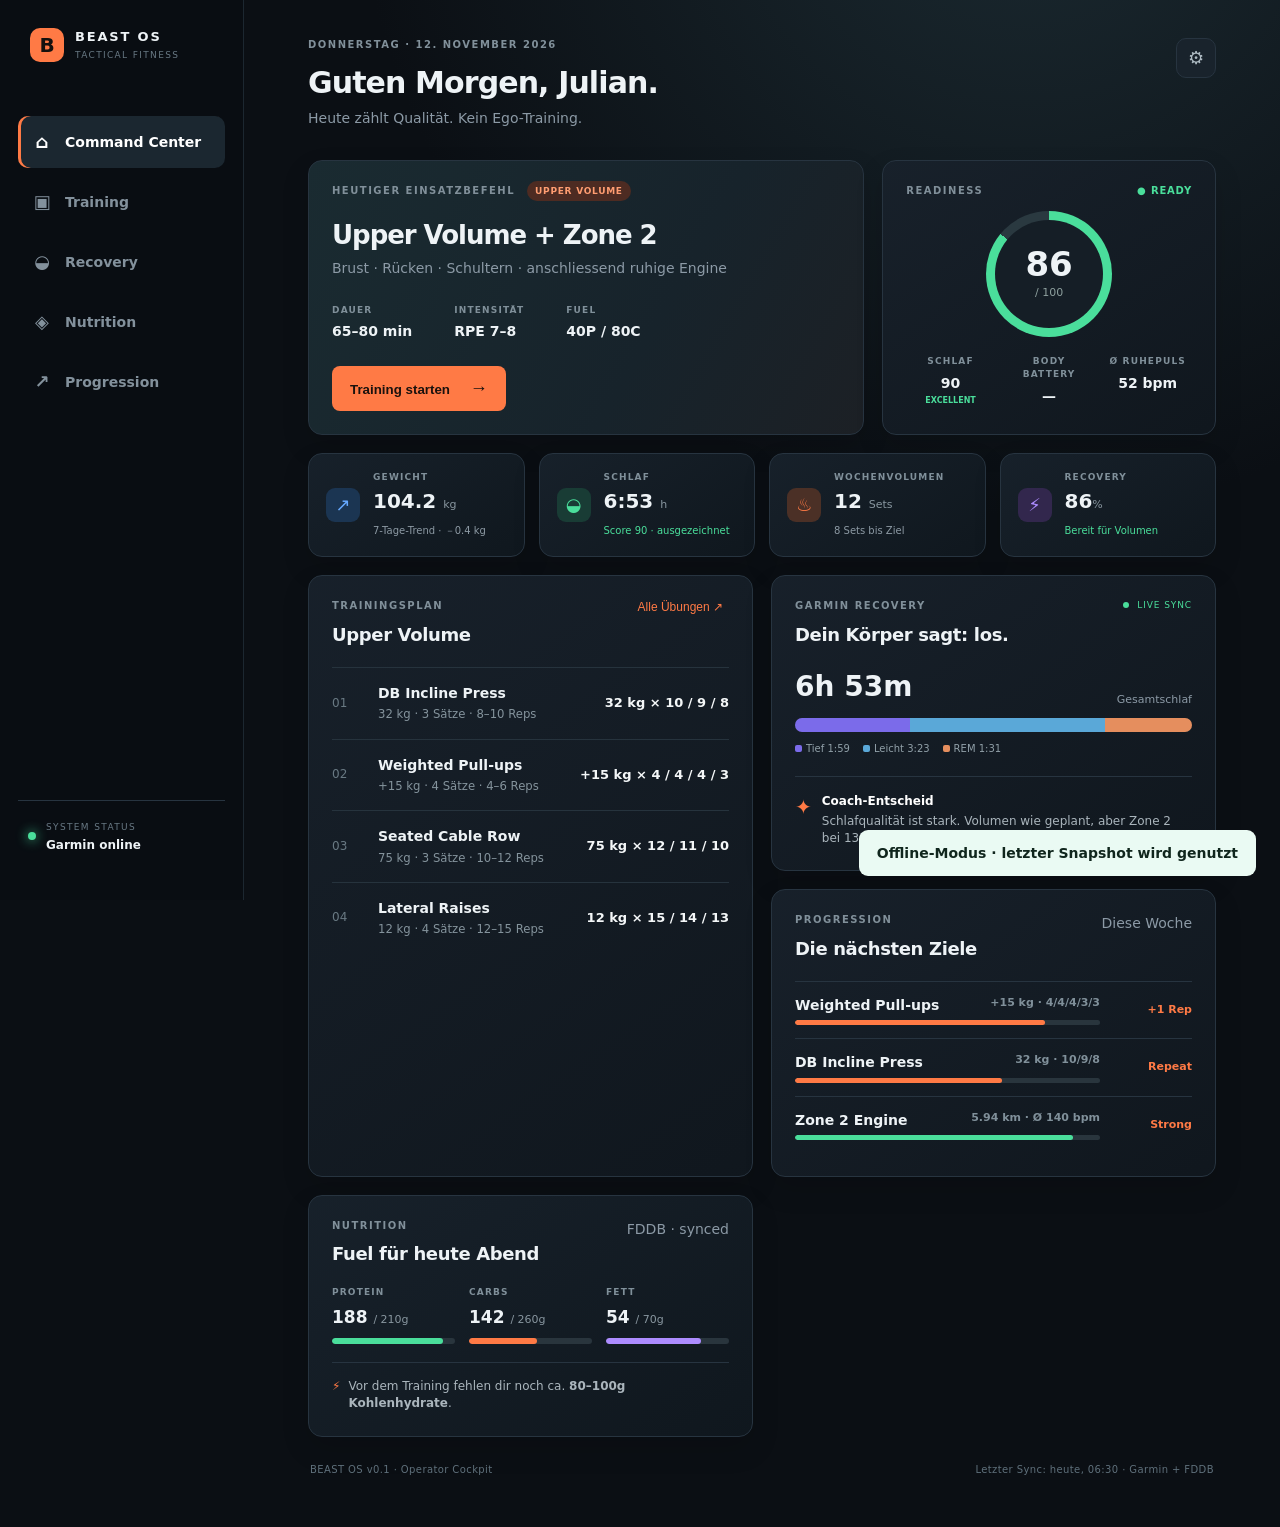
==== beast-os/index.html @ cffeaafe "Add Beast OS fitness cockpit" ====
<!doctype html>
<html lang="de">
<head>
  <meta charset="utf-8">
  <meta name="viewport" content="width=device-width,initial-scale=1">
  <meta name="theme-color" content="#0b0f14">
  <meta name="description" content="Beast OS – Julians taktisches Fitness-Cockpit">
  <link rel="manifest" href="manifest.webmanifest">
  <link rel="stylesheet" href="styles.css">
  <title>Beast OS · Operator Cockpit</title>
</head>
<body>
  <div class="app-shell">
    <aside class="sidebar">
      <div class="brand"><span class="brand-mark">B</span><div><strong>BEAST OS</strong><small>TACTICAL FITNESS</small></div></div>
      <nav>
        <a class="active" href="#dashboard"><span>⌂</span> Command Center</a>
        <a href="#training"><span>▣</span> Training</a>
        <a href="#recovery"><span>◒</span> Recovery</a>
        <a href="#nutrition"><span>◈</span> Nutrition</a>
        <a href="#progress"><span>↗</span> Progression</a>
      </nav>
      <div class="sidebar-footer"><div class="sync-dot"></div><div><small>SYSTEM STATUS</small><strong>Garmin online</strong></div></div>
    </aside>

    <main class="main" id="dashboard">
      <header class="topbar"><div><p class="eyebrow">DONNERSTAG · 12. NOVEMBER 2026</p><h1>Guten Morgen, Julian.</h1><p class="subtle">Heute zählt Qualität. Kein Ego-Training.</p></div><button class="icon-btn" aria-label="Einstellungen">⚙</button></header>

      <section class="hero-grid">
        <article class="mission-card card"><div class="card-label">HEUTIGER EINSATZBEFEHL <span class="pill orange">UPPER VOLUME</span></div><h2>Upper Volume + Zone 2</h2><p class="muted">Brust · Rücken · Schultern · anschliessend ruhige Engine</p><div class="mission-meta"><div><span>DAUER</span><strong>65–80 min</strong></div><div><span>INTENSITÄT</span><strong>RPE 7–8</strong></div><div><span>FUEL</span><strong>40P / 80C</strong></div></div><button class="primary" onclick="startWorkout()">Training starten <span>→</span></button></article>
        <article class="readiness card"><div class="card-label">READINESS <span class="status-good">● READY</span></div><div class="score-ring"><div><strong>86</strong><span>/ 100</span></div></div><div class="readiness-stats"><div><span>SCHLAF</span><strong>90 <small>EXCELLENT</small></strong></div><div><span>BODY BATTERY</span><strong>—</strong></div><div><span>Ø RUHEPULS</span><strong>52 bpm</strong></div></div></article>
      </section>

      <section class="metric-grid">
        <article class="metric card"><div class="metric-icon blue">↗</div><div><span>GEWICHT</span><strong>104.2 <small>kg</small></strong><em>7-Tage-Trend · －0.4 kg</em></div></article>
        <article class="metric card"><div class="metric-icon green">◒</div><div><span>SCHLAF</span><strong>6:53 <small>h</small></strong><em class="green-text">Score 90 · ausgezeichnet</em></div></article>
        <article class="metric card"><div class="metric-icon orange-bg">♨</div><div><span>WOCHENVOLUMEN</span><strong>12 <small>Sets</small></strong><em>8 Sets bis Ziel</em></div></article>
        <article class="metric card"><div class="metric-icon purple">⚡</div><div><span>RECOVERY</span><strong>86<small>%</small></strong><em class="green-text">Bereit für Volumen</em></div></article>
      </section>

      <section class="content-grid">
        <article class="card training-card" id="training"><div class="section-head"><div><div class="card-label">TRAININGSPLAN</div><h3>Upper Volume</h3></div><button class="text-btn" onclick="togglePlan()">Alle Übungen ↗</button></div><div class="exercise-list" id="exerciseList"></div></article>
        <article class="card recovery-card" id="recovery"><div class="section-head"><div><div class="card-label">GARMIN RECOVERY</div><h3>Dein Körper sagt: los.</h3></div><span class="live-badge"><i></i> LIVE SYNC</span></div><div class="sleep-bar"><div class="sleep-total"><strong>6h 53m</strong><span>Gesamtschlaf</span></div><div class="bar"><i style="width:29%" class="deep"></i><i style="width:49%" class="light"></i><i style="width:22%" class="rem"></i></div><div class="legend"><span><i class="deep"></i>Tief 1:59</span><span><i class="light"></i>Leicht 3:23</span><span><i class="rem"></i>REM 1:31</span></div></div><div class="coach-note"><span>✦</span><p><strong>Coach-Entscheid</strong>Schlafqualität ist stark. Volumen wie geplant, aber Zone 2 bei 135–150 bpm halten.</p></div></article>
        <article class="card progress-card" id="progress"><div class="section-head"><div><div class="card-label">PROGRESSION</div><h3>Die nächsten Ziele</h3></div><span class="muted">Diese Woche</span></div><div class="progress-row"><div class="progress-title"><strong>Weighted Pull-ups</strong><span>+15 kg · 4/4/4/3/3</span></div><div class="progress-line"><i style="width:82%"></i></div><b>+1 Rep</b></div><div class="progress-row"><div class="progress-title"><strong>DB Incline Press</strong><span>32 kg · 10/9/8</span></div><div class="progress-line"><i style="width:68%"></i></div><b>Repeat</b></div><div class="progress-row"><div class="progress-title"><strong>Zone 2 Engine</strong><span>5.94 km · Ø 140 bpm</span></div><div class="progress-line green-line"><i style="width:91%"></i></div><b>Strong</b></div></article>
        <article class="card nutrition-card" id="nutrition"><div class="section-head"><div><div class="card-label">NUTRITION</div><h3>Fuel für heute Abend</h3></div><span class="muted">FDDB · synced</span></div><div class="macro-row"><div><span>PROTEIN</span><strong>188 <small>/ 210g</small></strong><div class="mini-bar"><i style="width:90%"></i></div></div><div><span>CARBS</span><strong>142 <small>/ 260g</small></strong><div class="mini-bar orange-bar"><i style="width:55%"></i></div></div><div><span>FETT</span><strong>54 <small>/ 70g</small></strong><div class="mini-bar purple-bar"><i style="width:77%"></i></div></div></div><div class="nutrition-tip">⚡ <span>Vor dem Training fehlen dir noch ca. <b>80–100g Kohlenhydrate</b>.</span></div></article>
      </section>

      <footer><span>BEAST OS v0.1 · Operator Cockpit</span><span>Letzter Sync: heute, 06:30 · Garmin + FDDB</span></footer>
    </main>
  </div>
  <div class="modal-backdrop" id="workoutModal" aria-hidden="true"><section class="modal card" role="dialog" aria-modal="true" aria-labelledby="modalTitle"><button class="modal-close" onclick="closeWorkout()">×</button><div class="card-label">LIVE TRAINING LOG</div><h2 id="modalTitle">Upper Volume</h2><p class="muted">Logge jeden Satz direkt. Die nächste Progression wird automatisch berechnet.</p><div id="logRows" class="log-rows"></div><div class="modal-actions"><button class="secondary" onclick="closeWorkout()">Später</button><button class="primary" onclick="saveWorkout()">Training speichern <span>✓</span></button></div></section></div>
  <div class="toast" id="toast"></div>
  <script src="app.js?v=2"></script>
</body>
</html>
---- beast-os/styles.css ----
:root{--bg:#0b0f14;--panel:#121820;--panel2:#18212b;--line:#273440;--text:#eef3f6;--muted:#8c9aa6;--orange:#ff7a45;--green:#4ade9b;--blue:#66a9ff;--purple:#ad8cff}*{box-sizing:border-box}html{scroll-behavior:smooth}body{margin:0;background:radial-gradient(circle at 80% -10%,#1b2a31 0,transparent 34%),var(--bg);color:var(--text);font:14px/1.45 Inter,ui-sans-serif,system-ui,-apple-system,BlinkMacSystemFont,"Segoe UI",sans-serif}.app-shell{display:flex;min-height:100vh}.sidebar{width:244px;border-right:1px solid #1c2730;padding:28px 18px;display:flex;flex-direction:column;background:rgba(9,13,18,.72);position:fixed;inset:0 auto 0 0}.brand{display:flex;align-items:center;gap:11px;margin:0 12px 54px}.brand-mark{display:grid;place-items:center;background:var(--orange);color:#15110e;width:34px;height:34px;border-radius:10px;font-weight:900;font-size:20px}.brand strong{display:block;letter-spacing:.14em;font-size:13px}.brand small,.sidebar-footer small{color:#697984;font-size:9px;letter-spacing:.15em;display:block;margin-top:2px}nav{display:grid;gap:8px}nav a{color:#83919c;text-decoration:none;padding:13px 14px;border-radius:10px;display:flex;gap:13px;align-items:center;font-weight:600}nav a span{font-size:18px;width:20px;text-align:center}nav a.active,nav a:hover{color:#fff;background:#1b2730}nav a.active{box-shadow:inset 3px 0 var(--orange)}.sidebar-footer{margin-top:auto;border-top:1px solid var(--line);padding:18px 10px;display:flex;gap:10px;align-items:center}.sidebar-footer strong{font-size:12px}.sync-dot{width:8px;height:8px;background:var(--green);border-radius:50%;box-shadow:0 0 12px var(--green)}.main{margin-left:244px;width:calc(100% - 244px);padding:38px 5vw 24px;max-width:1550px}.topbar{display:flex;justify-content:space-between;align-items:start;margin-bottom:32px}.eyebrow,.card-label{font-size:10px;letter-spacing:.15em;color:#81909a;font-weight:800;margin:0 0 8px}.topbar h1{font-size:30px;margin:0 0 4px;letter-spacing:-.03em}.subtle,.muted{color:var(--muted);margin:0}.icon-btn{background:#19232c;border:1px solid var(--line);color:#aebbc3;border-radius:10px;width:40px;height:40px;font-size:18px}.hero-grid,.content-grid{display:grid;grid-template-columns:1.25fr .75fr;gap:18px}.card{background:linear-gradient(145deg,rgba(24,33,43,.96),rgba(16,23,30,.96));border:1px solid var(--line);border-radius:14px;padding:23px;box-shadow:0 12px 28px rgba(0,0,0,.13)}.mission-card{background:linear-gradient(120deg,#1a2b31,#17232b 62%,#1c2025)}.pill{font-size:9px;padding:5px 8px;border-radius:99px;margin-left:7px;letter-spacing:.08em}.orange{background:#4d2b22;color:#ff9d71}.mission-card h2{font-size:26px;letter-spacing:-.04em;margin:18px 0 4px}.mission-meta{display:flex;gap:42px;margin:25px 0}.mission-meta span,.metric span,.readiness-stats span,.progress-title span,.macro-row span{display:block;color:#80909a;font-size:9px;letter-spacing:.13em;font-weight:800}.mission-meta strong{display:block;font-size:14px;margin-top:4px}.primary{background:var(--orange);border:0;color:#1a120e;font-weight:800;padding:12px 18px;border-radius:8px;cursor:pointer}.primary span{margin-left:16px;font-size:18px}.status-good{color:var(--green);float:right;font-size:10px;letter-spacing:.08em}.score-ring{width:126px;height:126px;border-radius:50%;margin:12px auto 18px;display:grid;place-items:center;background:conic-gradient(var(--green) 0 86%,#2a3940 86%);position:relative}.score-ring:after{content:"";position:absolute;inset:9px;background:#151e26;border-radius:50%}.score-ring div{position:relative;z-index:1;text-align:center}.score-ring strong{font-size:34px;display:block;line-height:1}.score-ring span{font-size:11px;color:#8ea09e}.readiness-stats{display:grid;grid-template-columns:repeat(3,1fr);gap:10px;text-align:center}.readiness-stats strong{display:block;font-size:14px;margin-top:5px}.readiness-stats small{display:block;color:var(--green);font-size:8px;margin-top:2px}.metric-grid{display:grid;grid-template-columns:repeat(4,1fr);gap:14px;margin:18px 0}.metric{display:flex;align-items:center;gap:13px;padding:17px}.metric-icon{width:34px;height:34px;border-radius:9px;display:grid;place-items:center;font-size:18px}.blue{background:#1b3552;color:var(--blue)}.green{background:#193c35;color:var(--green)}.orange-bg{background:#4b3026;color:var(--orange)}.purple{background:#32274d;color:var(--purple)}.metric strong{display:block;font-size:20px;margin:3px 0}.metric strong small,.macro-row small{font-size:11px;color:#8997a0;font-weight:500}.metric em{font-size:10px;font-style:normal;color:#8d9aa4}.green-text{color:var(--green)!important}.content-grid{grid-template-columns:1fr 1fr}.training-card{grid-row:span 2}.section-head{display:flex;justify-content:space-between;align-items:start;margin-bottom:19px}.section-head h3{font-size:18px;margin:0;letter-spacing:-.02em}.text-btn{border:0;background:none;color:var(--orange);font-size:12px;cursor:pointer}.exercise-list{display:grid}.exercise{display:grid;grid-template-columns:34px 1fr auto;gap:12px;align-items:center;padding:15px 0;border-top:1px solid #26333d}.ex-num{color:#697983;font-size:12px}.exercise strong{display:block}.exercise small{color:#84939c}.target{font-weight:800;color:#f4f7f8;font-size:13px}.target.done{color:var(--green)}.live-badge{font-size:9px;color:var(--green);letter-spacing:.1em}.live-badge i{display:inline-block;width:6px;height:6px;border-radius:50%;background:var(--green);margin-right:5px}.sleep-total{display:flex;justify-content:space-between;align-items:end;margin-bottom:10px}.sleep-total strong{font-size:28px}.sleep-total span{color:var(--muted);font-size:11px}.bar{height:14px;border-radius:20px;overflow:hidden;background:#263139;display:flex}.bar i{display:block;height:100%}.deep{background:#7b6bea}.light{background:#5aa8d8}.rem{background:#e58e5e}.legend{display:flex;gap:13px;margin-top:10px;color:#91a0a8;font-size:10px}.legend i{width:7px;height:7px;border-radius:2px;display:inline-block;margin-right:4px}.coach-note{display:flex;gap:10px;border-top:1px solid var(--line);margin-top:20px;padding-top:16px}.coach-note>span{color:var(--orange);font-size:20px}.coach-note p{margin:0;color:#aab5bc;font-size:12px}.coach-note strong{display:block;color:#fff;margin-bottom:2px}.progress-row{border-top:1px solid var(--line);padding:13px 0;display:grid;grid-template-columns:1fr 80px;gap:5px 12px}.progress-title{display:flex;justify-content:space-between}.progress-title span{letter-spacing:0;font-size:11px;text-transform:none}.progress-row b{grid-column:2;grid-row:1/3;text-align:right;color:var(--orange);font-size:11px;align-self:center}.progress-line,.mini-bar{height:5px;background:#29353d;border-radius:9px;overflow:hidden}.progress-line i,.mini-bar i{display:block;height:100%;background:var(--orange);border-radius:9px}.green-line i{background:var(--green)}.macro-row{display:grid;grid-template-columns:repeat(3,1fr);gap:14px}.macro-row strong{display:block;font-size:17px;margin:6px 0 8px}.mini-bar{height:6px}.mini-bar i{background:var(--green)}.orange-bar i{background:var(--orange)}.purple-bar i{background:var(--purple)}.nutrition-tip{border-top:1px solid var(--line);margin-top:18px;padding-top:15px;color:var(--orange);display:flex;gap:8px;font-size:12px}.nutrition-tip span{color:#aab5bc}footer{display:flex;justify-content:space-between;color:#5f707b;font-size:10px;letter-spacing:.04em;margin:26px 2px}.toast{position:fixed;bottom:24px;right:24px;background:#eafaf3;color:#10261d;padding:13px 18px;border-radius:9px;font-weight:700;transform:translateY(100px);opacity:0;transition:.25s}.toast.show{transform:translateY(0);opacity:1}.modal-backdrop{position:fixed;inset:0;background:rgba(2,5,8,.76);backdrop-filter:blur(7px);display:none;place-items:center;padding:18px;z-index:20}.modal-backdrop.open{display:grid}.modal{width:min(680px,100%);max-height:90vh;overflow:auto;position:relative}.modal h2{font-size:25px;margin:15px 0 4px}.modal-close{position:absolute;right:18px;top:16px;background:none;border:0;color:#9eacb5;font-size:28px;cursor:pointer}.log-rows{display:grid;gap:10px;margin:22px 0}.log-row{display:grid;grid-template-columns:32px 1fr 1fr 1fr;gap:8px;align-items:center}.log-row label{color:#84929c;font-size:12px}.log-row input{width:100%;background:#0e151c;border:1px solid #30404b;color:#fff;border-radius:7px;padding:10px;font:inherit}.modal-actions{border-top:1px solid var(--line);padding-top:16px;display:flex;justify-content:flex-end;gap:10px}.secondary{background:#23303a;border:1px solid #354650;color:#d8e1e5;border-radius:8px;padding:12px 18px;cursor:pointer}.nav-pulse{animation:pulse 1.6s infinite}@keyframes pulse{50%{box-shadow:0 0 0 5px rgba(74,222,155,.08)}}
@media(max-width:1000px){.sidebar{width:76px;padding:22px 10px}.brand{margin:0 auto 45px}.brand div,nav a:not(.active)::after,.sidebar-footer div:last-child{display:none}.brand-mark{width:38px;height:38px}.sidebar nav a{justify-content:center}.sidebar nav a span{margin:0}.main{margin-left:76px;width:calc(100% - 76px);padding:28px 3vw}.metric-grid{grid-template-columns:repeat(2,1fr)}}@media(max-width:680px){.main{padding:24px 15px}.hero-grid,.content-grid{grid-template-columns:1fr}.training-card{grid-row:auto}.metric-grid{gap:9px}.metric{padding:13px 10px}.metric strong{font-size:17px}.mission-meta{gap:16px}.mission-card h2{font-size:22px}.topbar h1{font-size:25px}.readiness-stats{font-size:10px}footer{display:block;line-height:2}}
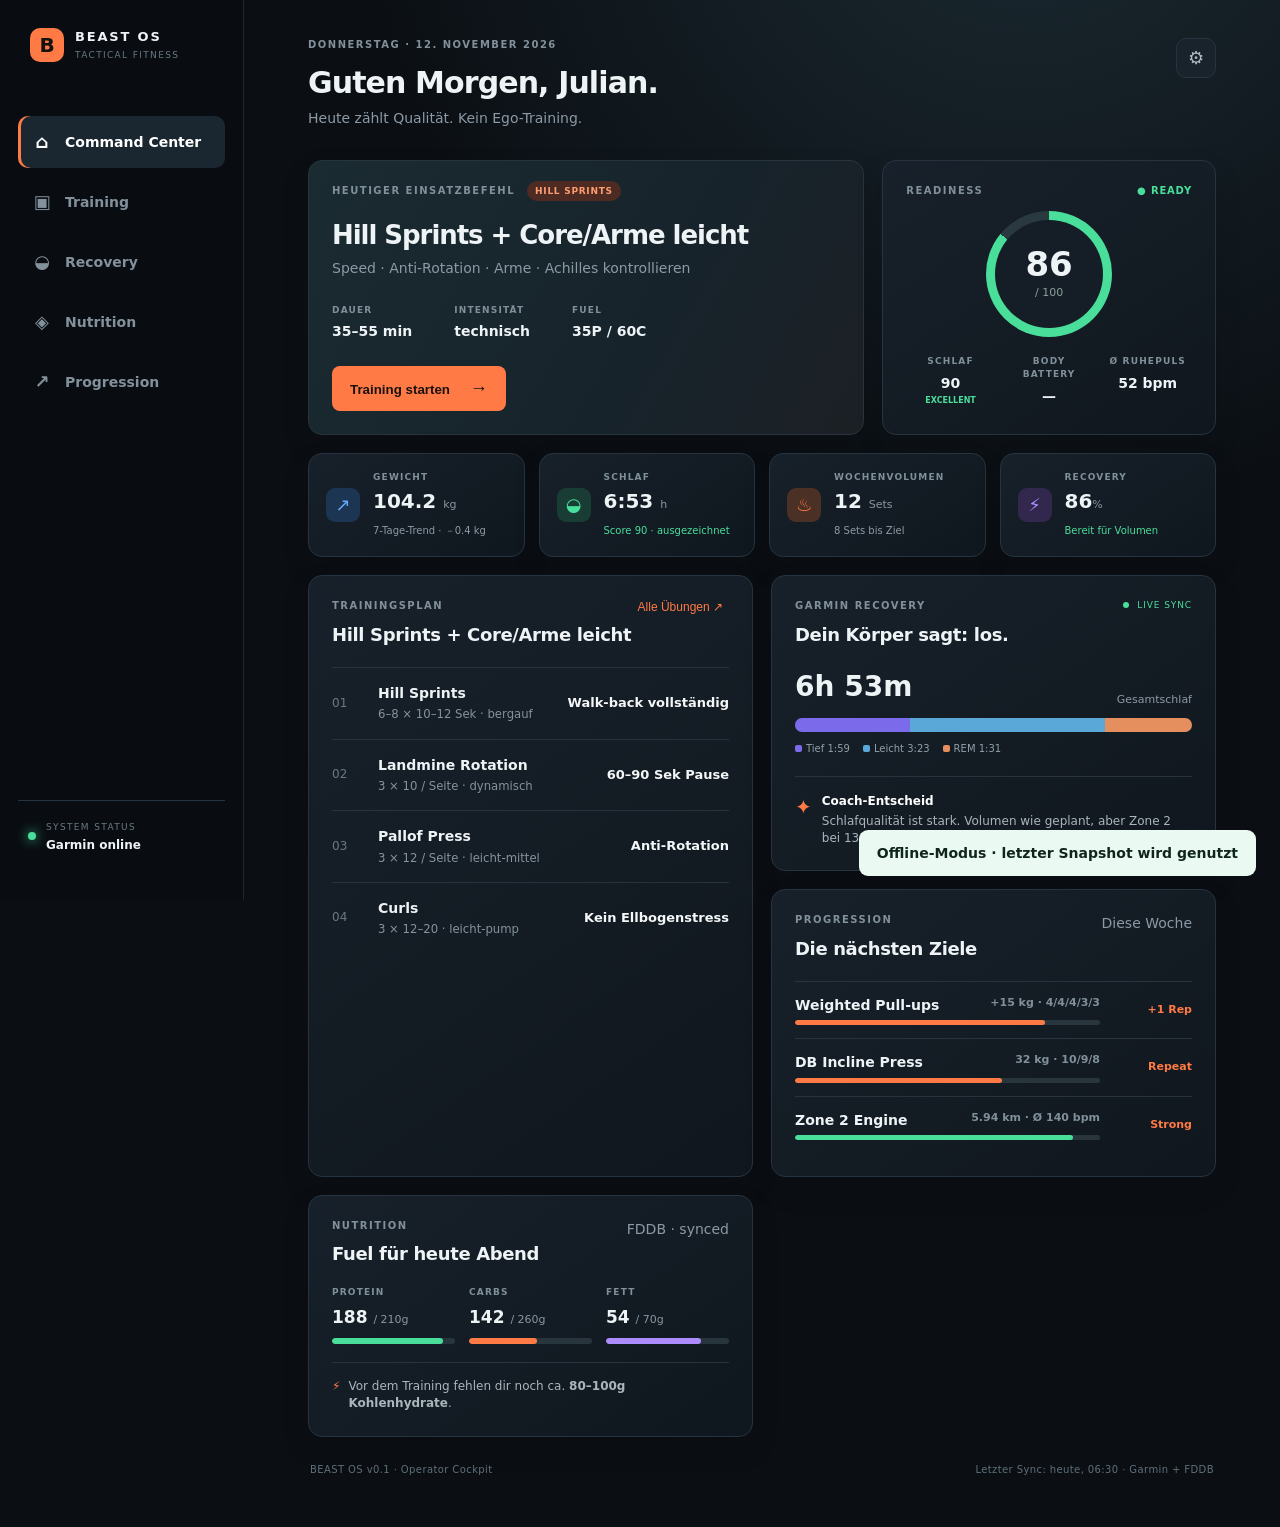
==== commit a25bae53: "Align workout logger with OneNote plan" ====
--- a/beast-os/index.html
+++ b/beast-os/index.html
@@ -27,7 +27,7 @@
       <header class="topbar"><div><p class="eyebrow">DONNERSTAG · 12. NOVEMBER 2026</p><h1>Guten Morgen, Julian.</h1><p class="subtle">Heute zählt Qualität. Kein Ego-Training.</p></div><button class="icon-btn" aria-label="Einstellungen">⚙</button></header>
 
       <section class="hero-grid">
-        <article class="mission-card card"><div class="card-label">HEUTIGER EINSATZBEFEHL <span class="pill orange">UPPER VOLUME</span></div><h2>Upper Volume + Zone 2</h2><p class="muted">Brust · Rücken · Schultern · anschliessend ruhige Engine</p><div class="mission-meta"><div><span>DAUER</span><strong>65–80 min</strong></div><div><span>INTENSITÄT</span><strong>RPE 7–8</strong></div><div><span>FUEL</span><strong>40P / 80C</strong></div></div><button class="primary" onclick="startWorkout()">Training starten <span>→</span></button></article>
+        <article class="mission-card card"><div class="card-label">HEUTIGER EINSATZBEFEHL <span class="pill orange">HILL SPRINTS</span></div><h2>Hill Sprints + Core/Arme leicht</h2><p class="muted">Speed · Anti-Rotation · Arme · Achilles kontrollieren</p><div class="mission-meta"><div><span>DAUER</span><strong>35–55 min</strong></div><div><span>INTENSITÄT</span><strong>technisch</strong></div><div><span>FUEL</span><strong>35P / 60C</strong></div></div><button class="primary" onclick="startWorkout()">Training starten <span>→</span></button></article>
         <article class="readiness card"><div class="card-label">READINESS <span class="status-good">● READY</span></div><div class="score-ring"><div><strong>86</strong><span>/ 100</span></div></div><div class="readiness-stats"><div><span>SCHLAF</span><strong>90 <small>EXCELLENT</small></strong></div><div><span>BODY BATTERY</span><strong>—</strong></div><div><span>Ø RUHEPULS</span><strong>52 bpm</strong></div></div></article>
       </section>
 
@@ -39,7 +39,7 @@
       </section>
 
       <section class="content-grid">
-        <article class="card training-card" id="training"><div class="section-head"><div><div class="card-label">TRAININGSPLAN</div><h3>Upper Volume</h3></div><button class="text-btn" onclick="togglePlan()">Alle Übungen ↗</button></div><div class="exercise-list" id="exerciseList"></div></article>
+        <article class="card training-card" id="training"><div class="section-head"><div><div class="card-label">TRAININGSPLAN</div><h3>Hill Sprints + Core/Arme leicht</h3></div><button class="text-btn" onclick="togglePlan()">Alle Übungen ↗</button></div><div class="exercise-list" id="exerciseList"></div></article>
         <article class="card recovery-card" id="recovery"><div class="section-head"><div><div class="card-label">GARMIN RECOVERY</div><h3>Dein Körper sagt: los.</h3></div><span class="live-badge"><i></i> LIVE SYNC</span></div><div class="sleep-bar"><div class="sleep-total"><strong>6h 53m</strong><span>Gesamtschlaf</span></div><div class="bar"><i style="width:29%" class="deep"></i><i style="width:49%" class="light"></i><i style="width:22%" class="rem"></i></div><div class="legend"><span><i class="deep"></i>Tief 1:59</span><span><i class="light"></i>Leicht 3:23</span><span><i class="rem"></i>REM 1:31</span></div></div><div class="coach-note"><span>✦</span><p><strong>Coach-Entscheid</strong>Schlafqualität ist stark. Volumen wie geplant, aber Zone 2 bei 135–150 bpm halten.</p></div></article>
         <article class="card progress-card" id="progress"><div class="section-head"><div><div class="card-label">PROGRESSION</div><h3>Die nächsten Ziele</h3></div><span class="muted">Diese Woche</span></div><div class="progress-row"><div class="progress-title"><strong>Weighted Pull-ups</strong><span>+15 kg · 4/4/4/3/3</span></div><div class="progress-line"><i style="width:82%"></i></div><b>+1 Rep</b></div><div class="progress-row"><div class="progress-title"><strong>DB Incline Press</strong><span>32 kg · 10/9/8</span></div><div class="progress-line"><i style="width:68%"></i></div><b>Repeat</b></div><div class="progress-row"><div class="progress-title"><strong>Zone 2 Engine</strong><span>5.94 km · Ø 140 bpm</span></div><div class="progress-line green-line"><i style="width:91%"></i></div><b>Strong</b></div></article>
         <article class="card nutrition-card" id="nutrition"><div class="section-head"><div><div class="card-label">NUTRITION</div><h3>Fuel für heute Abend</h3></div><span class="muted">FDDB · synced</span></div><div class="macro-row"><div><span>PROTEIN</span><strong>188 <small>/ 210g</small></strong><div class="mini-bar"><i style="width:90%"></i></div></div><div><span>CARBS</span><strong>142 <small>/ 260g</small></strong><div class="mini-bar orange-bar"><i style="width:55%"></i></div></div><div><span>FETT</span><strong>54 <small>/ 70g</small></strong><div class="mini-bar purple-bar"><i style="width:77%"></i></div></div></div><div class="nutrition-tip">⚡ <span>Vor dem Training fehlen dir noch ca. <b>80–100g Kohlenhydrate</b>.</span></div></article>
@@ -48,8 +48,8 @@
       <footer><span>BEAST OS v0.1 · Operator Cockpit</span><span>Letzter Sync: heute, 06:30 · Garmin + FDDB</span></footer>
     </main>
   </div>
-  <div class="modal-backdrop" id="workoutModal" aria-hidden="true"><section class="modal card" role="dialog" aria-modal="true" aria-labelledby="modalTitle"><button class="modal-close" onclick="closeWorkout()">×</button><div class="card-label">LIVE TRAINING LOG</div><h2 id="modalTitle">Upper Volume</h2><p class="muted">Logge jeden Satz direkt. Die nächste Progression wird automatisch berechnet.</p><div id="logRows" class="log-rows"></div><div class="modal-actions"><button class="secondary" onclick="closeWorkout()">Später</button><button class="primary" onclick="saveWorkout()">Training speichern <span>✓</span></button></div></section></div>
+  <div class="modal-backdrop" id="workoutModal" aria-hidden="true"><section class="modal logger-modal" role="dialog" aria-modal="true" aria-labelledby="modalTitle"><div class="logger-top"><button class="modal-close" onclick="closeWorkout()">⌄</button><div class="timer" id="workoutTimer">00:00:00</div><button class="finish-btn" onclick="saveWorkout()">→</button></div><input class="workout-note" placeholder="Deine Trainingsnotizen..." aria-label="Trainingsnotizen"><div class="logger-heading"><div><div class="card-label">LIVE TRAINING</div><h2 id="modalTitle">Hill Sprints + Core/Arme leicht</h2></div><span class="logger-status">● AKTIV</span></div><div id="logRows" class="log-rows"></div><button class="add-exercise" onclick="addExerciseCard()">＋ Übung</button></section></div>
   <div class="toast" id="toast"></div>
-  <script src="app.js?v=2"></script>
+  <script src="app.js?v=4"></script>
 </body>
 </html>
--- a/beast-os/styles.css
+++ b/beast-os/styles.css
@@ -1,2 +1,3 @@
 :root{--bg:#0b0f14;--panel:#121820;--panel2:#18212b;--line:#273440;--text:#eef3f6;--muted:#8c9aa6;--orange:#ff7a45;--green:#4ade9b;--blue:#66a9ff;--purple:#ad8cff}*{box-sizing:border-box}html{scroll-behavior:smooth}body{margin:0;background:radial-gradient(circle at 80% -10%,#1b2a31 0,transparent 34%),var(--bg);color:var(--text);font:14px/1.45 Inter,ui-sans-serif,system-ui,-apple-system,BlinkMacSystemFont,"Segoe UI",sans-serif}.app-shell{display:flex;min-height:100vh}.sidebar{width:244px;border-right:1px solid #1c2730;padding:28px 18px;display:flex;flex-direction:column;background:rgba(9,13,18,.72);position:fixed;inset:0 auto 0 0}.brand{display:flex;align-items:center;gap:11px;margin:0 12px 54px}.brand-mark{display:grid;place-items:center;background:var(--orange);color:#15110e;width:34px;height:34px;border-radius:10px;font-weight:900;font-size:20px}.brand strong{display:block;letter-spacing:.14em;font-size:13px}.brand small,.sidebar-footer small{color:#697984;font-size:9px;letter-spacing:.15em;display:block;margin-top:2px}nav{display:grid;gap:8px}nav a{color:#83919c;text-decoration:none;padding:13px 14px;border-radius:10px;display:flex;gap:13px;align-items:center;font-weight:600}nav a span{font-size:18px;width:20px;text-align:center}nav a.active,nav a:hover{color:#fff;background:#1b2730}nav a.active{box-shadow:inset 3px 0 var(--orange)}.sidebar-footer{margin-top:auto;border-top:1px solid var(--line);padding:18px 10px;display:flex;gap:10px;align-items:center}.sidebar-footer strong{font-size:12px}.sync-dot{width:8px;height:8px;background:var(--green);border-radius:50%;box-shadow:0 0 12px var(--green)}.main{margin-left:244px;width:calc(100% - 244px);padding:38px 5vw 24px;max-width:1550px}.topbar{display:flex;justify-content:space-between;align-items:start;margin-bottom:32px}.eyebrow,.card-label{font-size:10px;letter-spacing:.15em;color:#81909a;font-weight:800;margin:0 0 8px}.topbar h1{font-size:30px;margin:0 0 4px;letter-spacing:-.03em}.subtle,.muted{color:var(--muted);margin:0}.icon-btn{background:#19232c;border:1px solid var(--line);color:#aebbc3;border-radius:10px;width:40px;height:40px;font-size:18px}.hero-grid,.content-grid{display:grid;grid-template-columns:1.25fr .75fr;gap:18px}.card{background:linear-gradient(145deg,rgba(24,33,43,.96),rgba(16,23,30,.96));border:1px solid var(--line);border-radius:14px;padding:23px;box-shadow:0 12px 28px rgba(0,0,0,.13)}.mission-card{background:linear-gradient(120deg,#1a2b31,#17232b 62%,#1c2025)}.pill{font-size:9px;padding:5px 8px;border-radius:99px;margin-left:7px;letter-spacing:.08em}.orange{background:#4d2b22;color:#ff9d71}.mission-card h2{font-size:26px;letter-spacing:-.04em;margin:18px 0 4px}.mission-meta{display:flex;gap:42px;margin:25px 0}.mission-meta span,.metric span,.readiness-stats span,.progress-title span,.macro-row span{display:block;color:#80909a;font-size:9px;letter-spacing:.13em;font-weight:800}.mission-meta strong{display:block;font-size:14px;margin-top:4px}.primary{background:var(--orange);border:0;color:#1a120e;font-weight:800;padding:12px 18px;border-radius:8px;cursor:pointer}.primary span{margin-left:16px;font-size:18px}.status-good{color:var(--green);float:right;font-size:10px;letter-spacing:.08em}.score-ring{width:126px;height:126px;border-radius:50%;margin:12px auto 18px;display:grid;place-items:center;background:conic-gradient(var(--green) 0 86%,#2a3940 86%);position:relative}.score-ring:after{content:"";position:absolute;inset:9px;background:#151e26;border-radius:50%}.score-ring div{position:relative;z-index:1;text-align:center}.score-ring strong{font-size:34px;display:block;line-height:1}.score-ring span{font-size:11px;color:#8ea09e}.readiness-stats{display:grid;grid-template-columns:repeat(3,1fr);gap:10px;text-align:center}.readiness-stats strong{display:block;font-size:14px;margin-top:5px}.readiness-stats small{display:block;color:var(--green);font-size:8px;margin-top:2px}.metric-grid{display:grid;grid-template-columns:repeat(4,1fr);gap:14px;margin:18px 0}.metric{display:flex;align-items:center;gap:13px;padding:17px}.metric-icon{width:34px;height:34px;border-radius:9px;display:grid;place-items:center;font-size:18px}.blue{background:#1b3552;color:var(--blue)}.green{background:#193c35;color:var(--green)}.orange-bg{background:#4b3026;color:var(--orange)}.purple{background:#32274d;color:var(--purple)}.metric strong{display:block;font-size:20px;margin:3px 0}.metric strong small,.macro-row small{font-size:11px;color:#8997a0;font-weight:500}.metric em{font-size:10px;font-style:normal;color:#8d9aa4}.green-text{color:var(--green)!important}.content-grid{grid-template-columns:1fr 1fr}.training-card{grid-row:span 2}.section-head{display:flex;justify-content:space-between;align-items:start;margin-bottom:19px}.section-head h3{font-size:18px;margin:0;letter-spacing:-.02em}.text-btn{border:0;background:none;color:var(--orange);font-size:12px;cursor:pointer}.exercise-list{display:grid}.exercise{display:grid;grid-template-columns:34px 1fr auto;gap:12px;align-items:center;padding:15px 0;border-top:1px solid #26333d}.ex-num{color:#697983;font-size:12px}.exercise strong{display:block}.exercise small{color:#84939c}.target{font-weight:800;color:#f4f7f8;font-size:13px}.target.done{color:var(--green)}.live-badge{font-size:9px;color:var(--green);letter-spacing:.1em}.live-badge i{display:inline-block;width:6px;height:6px;border-radius:50%;background:var(--green);margin-right:5px}.sleep-total{display:flex;justify-content:space-between;align-items:end;margin-bottom:10px}.sleep-total strong{font-size:28px}.sleep-total span{color:var(--muted);font-size:11px}.bar{height:14px;border-radius:20px;overflow:hidden;background:#263139;display:flex}.bar i{display:block;height:100%}.deep{background:#7b6bea}.light{background:#5aa8d8}.rem{background:#e58e5e}.legend{display:flex;gap:13px;margin-top:10px;color:#91a0a8;font-size:10px}.legend i{width:7px;height:7px;border-radius:2px;display:inline-block;margin-right:4px}.coach-note{display:flex;gap:10px;border-top:1px solid var(--line);margin-top:20px;padding-top:16px}.coach-note>span{color:var(--orange);font-size:20px}.coach-note p{margin:0;color:#aab5bc;font-size:12px}.coach-note strong{display:block;color:#fff;margin-bottom:2px}.progress-row{border-top:1px solid var(--line);padding:13px 0;display:grid;grid-template-columns:1fr 80px;gap:5px 12px}.progress-title{display:flex;justify-content:space-between}.progress-title span{letter-spacing:0;font-size:11px;text-transform:none}.progress-row b{grid-column:2;grid-row:1/3;text-align:right;color:var(--orange);font-size:11px;align-self:center}.progress-line,.mini-bar{height:5px;background:#29353d;border-radius:9px;overflow:hidden}.progress-line i,.mini-bar i{display:block;height:100%;background:var(--orange);border-radius:9px}.green-line i{background:var(--green)}.macro-row{display:grid;grid-template-columns:repeat(3,1fr);gap:14px}.macro-row strong{display:block;font-size:17px;margin:6px 0 8px}.mini-bar{height:6px}.mini-bar i{background:var(--green)}.orange-bar i{background:var(--orange)}.purple-bar i{background:var(--purple)}.nutrition-tip{border-top:1px solid var(--line);margin-top:18px;padding-top:15px;color:var(--orange);display:flex;gap:8px;font-size:12px}.nutrition-tip span{color:#aab5bc}footer{display:flex;justify-content:space-between;color:#5f707b;font-size:10px;letter-spacing:.04em;margin:26px 2px}.toast{position:fixed;bottom:24px;right:24px;background:#eafaf3;color:#10261d;padding:13px 18px;border-radius:9px;font-weight:700;transform:translateY(100px);opacity:0;transition:.25s}.toast.show{transform:translateY(0);opacity:1}.modal-backdrop{position:fixed;inset:0;background:rgba(2,5,8,.76);backdrop-filter:blur(7px);display:none;place-items:center;padding:18px;z-index:20}.modal-backdrop.open{display:grid}.modal{width:min(680px,100%);max-height:90vh;overflow:auto;position:relative}.modal h2{font-size:25px;margin:15px 0 4px}.modal-close{position:absolute;right:18px;top:16px;background:none;border:0;color:#9eacb5;font-size:28px;cursor:pointer}.log-rows{display:grid;gap:10px;margin:22px 0}.log-row{display:grid;grid-template-columns:32px 1fr 1fr 1fr;gap:8px;align-items:center}.log-row label{color:#84929c;font-size:12px}.log-row input{width:100%;background:#0e151c;border:1px solid #30404b;color:#fff;border-radius:7px;padding:10px;font:inherit}.modal-actions{border-top:1px solid var(--line);padding-top:16px;display:flex;justify-content:flex-end;gap:10px}.secondary{background:#23303a;border:1px solid #354650;color:#d8e1e5;border-radius:8px;padding:12px 18px;cursor:pointer}.nav-pulse{animation:pulse 1.6s infinite}@keyframes pulse{50%{box-shadow:0 0 0 5px rgba(74,222,155,.08)}}
+.modal-backdrop{position:fixed;inset:0;background:#0b0713;display:none;place-items:stretch;z-index:20}.modal-backdrop.open{display:grid}.logger-modal{width:min(760px,100%);height:100%;max-height:100vh;overflow:auto;background:#0e0918;border:0;border-radius:0;padding:0 18px 44px;box-shadow:none}.logger-top{height:66px;display:grid;grid-template-columns:44px 1fr 44px;align-items:center;border-bottom:1px solid #291f38;position:sticky;top:0;background:#0e0918;z-index:3}.modal-close{position:static;background:none;border:0;color:#f1edf5;font-size:36px;line-height:1;cursor:pointer;transform:translateY(-5px)}.timer{text-align:center;font-size:28px;letter-spacing:.03em}.finish-btn{width:42px;height:42px;border:0;border-radius:50%;background:#55b8f4;color:#08131d;font-size:30px;line-height:1;cursor:pointer}.workout-note{width:100%;background:#1a1427;border:0;color:#eee7f5;border-radius:0 0 12px 12px;padding:14px;font:inherit;margin-bottom:18px}.workout-note::placeholder{color:#80778e}.logger-heading{display:flex;justify-content:space-between;align-items:end;padding:10px 2px 16px}.logger-heading h2{font-size:24px;margin:0}.logger-status{color:#55e3a3;font-size:10px;letter-spacing:.12em}.logger-exercise{background:#1b1529;border:1px solid #2b213d;border-radius:14px;margin:12px 0;overflow:hidden;padding:14px 12px}.logger-ex-head{display:grid;grid-template-columns:38px 1fr 25px;align-items:center;gap:9px;background:#262038;margin:-14px -12px 0;padding:16px 12px;font-size:17px}.exercise-glyph{font-size:23px}.card-menu{background:none;border:0;color:#aaa1b7;font-size:23px}.rest-row{display:flex;gap:8px;align-items:center;color:#b8aec4;padding:12px 2px;border-bottom:1px solid #2b213b}.rest-row b{color:#f4edf7}.rest-row .edit{margin-left:auto}.rank-box{display:flex;align-items:center;gap:10px;background:#21182f;margin:0 -12px;padding:10px 14px;color:#e080f4}.rank-box>span{font-size:24px}.rank-box div{flex:1}.rank-box small{display:block;color:#b8a9bd;font-size:9px;letter-spacing:.08em}.rank-box strong{display:block;color:#fff;font-size:12px}.rank-box i{display:block;background:#391344;height:7px;border-radius:9px;margin-top:6px;overflow:hidden}.rank-box i b{display:block;height:100%;background:#d968e8;border-radius:9px}.rank-box em{align-self:end;color:#d7a1ed;font-size:11px;font-style:normal;font-weight:800}.set-head,.log-row{display:grid;grid-template-columns:38px 1fr 1fr 1fr 36px;gap:8px;align-items:center}.set-head{color:#71677e;font-size:9px;letter-spacing:.12em;padding:15px 2px 8px}.log-row{margin:8px 0}.log-row label,.previous,.log-row input,.set-check{height:43px;display:grid;place-items:center;border:0;border-radius:7px;background:#21192f;color:#f6f0fa;text-align:center;font:inherit}.log-row label{font-size:15px}.previous{color:#a9a0ae;font-size:12px}.log-row input{width:100%;outline:1px solid transparent}.log-row input:focus{outline-color:#5cbeed;background:#282039}.set-check{border-radius:50%;background:#3b354a;color:#fff;font-weight:900;cursor:pointer}.set-check.checked{background:#55b8f4;color:#0e1620}.add-set,.add-exercise{width:100%;border:0;border-radius:8px;background:#261e37;color:#d4cadb;padding:11px;font-weight:700;letter-spacing:.04em;cursor:pointer}.add-exercise{width:min(220px,80%);display:block;margin:28px auto;background:#55b8f4;color:#10151a;font-size:17px;padding:15px}.modal-actions,.secondary{display:none}
 @media(max-width:1000px){.sidebar{width:76px;padding:22px 10px}.brand{margin:0 auto 45px}.brand div,nav a:not(.active)::after,.sidebar-footer div:last-child{display:none}.brand-mark{width:38px;height:38px}.sidebar nav a{justify-content:center}.sidebar nav a span{margin:0}.main{margin-left:76px;width:calc(100% - 76px);padding:28px 3vw}.metric-grid{grid-template-columns:repeat(2,1fr)}}@media(max-width:680px){.main{padding:24px 15px}.hero-grid,.content-grid{grid-template-columns:1fr}.training-card{grid-row:auto}.metric-grid{gap:9px}.metric{padding:13px 10px}.metric strong{font-size:17px}.mission-meta{gap:16px}.mission-card h2{font-size:22px}.topbar h1{font-size:25px}.readiness-stats{font-size:10px}footer{display:block;line-height:2}}
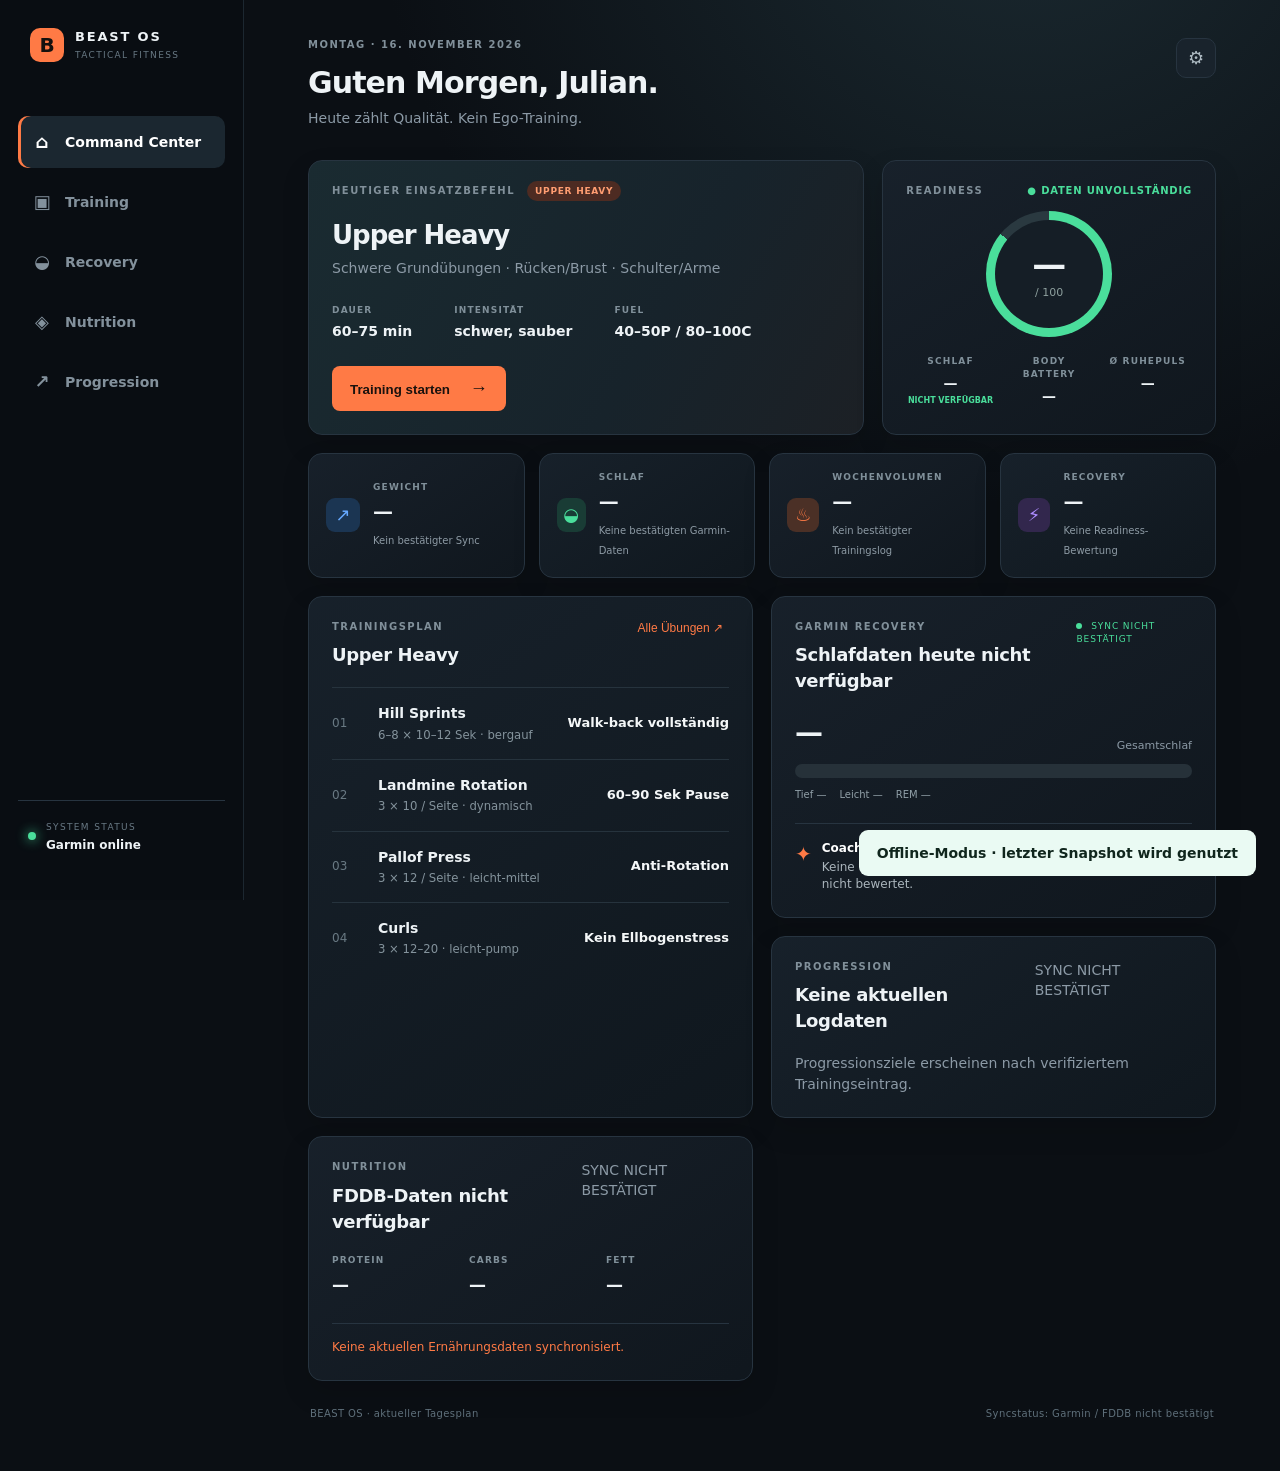
==== commit 28e47543: "fix(beast-os): prepare current dashboard and verify daily page" ====
--- a/beast-os/index.html
+++ b/beast-os/index.html
@@ -6,7 +6,7 @@
   <meta name="theme-color" content="#0b0f14">
   <meta name="description" content="Beast OS – Julians taktisches Fitness-Cockpit">
   <link rel="manifest" href="manifest.webmanifest">
-  <link rel="stylesheet" href="styles.css">
+  <link rel="stylesheet" href="styles.css?v=3">
   <title>Beast OS · Operator Cockpit</title>
 </head>
 <body>
@@ -24,32 +24,32 @@
     </aside>
 
     <main class="main" id="dashboard">
-      <header class="topbar"><div><p class="eyebrow">DONNERSTAG · 12. NOVEMBER 2026</p><h1>Guten Morgen, Julian.</h1><p class="subtle">Heute zählt Qualität. Kein Ego-Training.</p></div><button class="icon-btn" aria-label="Einstellungen">⚙</button></header>
+      <header class="topbar"><div><p class="eyebrow">MONTAG · 16. NOVEMBER 2026</p><h1>Guten Morgen, Julian.</h1><p class="subtle">Heute zählt Qualität. Kein Ego-Training.</p></div><button class="icon-btn" aria-label="Einstellungen">⚙</button></header>
 
       <section class="hero-grid">
-        <article class="mission-card card"><div class="card-label">HEUTIGER EINSATZBEFEHL <span class="pill orange">HILL SPRINTS</span></div><h2>Hill Sprints + Core/Arme leicht</h2><p class="muted">Speed · Anti-Rotation · Arme · Achilles kontrollieren</p><div class="mission-meta"><div><span>DAUER</span><strong>35–55 min</strong></div><div><span>INTENSITÄT</span><strong>technisch</strong></div><div><span>FUEL</span><strong>35P / 60C</strong></div></div><button class="primary" onclick="startWorkout()">Training starten <span>→</span></button></article>
-        <article class="readiness card"><div class="card-label">READINESS <span class="status-good">● READY</span></div><div class="score-ring"><div><strong>86</strong><span>/ 100</span></div></div><div class="readiness-stats"><div><span>SCHLAF</span><strong>90 <small>EXCELLENT</small></strong></div><div><span>BODY BATTERY</span><strong>—</strong></div><div><span>Ø RUHEPULS</span><strong>52 bpm</strong></div></div></article>
+        <article class="mission-card card"><div class="card-label">HEUTIGER EINSATZBEFEHL <span class="pill orange">UPPER HEAVY</span></div><h2>Upper Heavy</h2><p class="muted">Schwere Grundübungen · Rücken/Brust · Schulter/Arme</p><div class="mission-meta"><div><span>DAUER</span><strong>60–75 min</strong></div><div><span>INTENSITÄT</span><strong>schwer, sauber</strong></div><div><span>FUEL</span><strong>40–50P / 80–100C</strong></div></div><button class="primary" onclick="startWorkout()">Training starten <span>→</span></button></article>
+        <article class="readiness card"><div class="card-label">READINESS <span class="status-good">● DATEN UNVOLLSTÄNDIG</span></div><div class="score-ring"><div><strong>—</strong><span>/ 100</span></div></div><div class="readiness-stats"><div><span>SCHLAF</span><strong>— <small>NICHT VERFÜGBAR</small></strong></div><div><span>BODY BATTERY</span><strong>—</strong></div><div><span>Ø RUHEPULS</span><strong>—</strong></div></div></article>
       </section>
 
       <section class="metric-grid">
-        <article class="metric card"><div class="metric-icon blue">↗</div><div><span>GEWICHT</span><strong>104.2 <small>kg</small></strong><em>7-Tage-Trend · －0.4 kg</em></div></article>
-        <article class="metric card"><div class="metric-icon green">◒</div><div><span>SCHLAF</span><strong>6:53 <small>h</small></strong><em class="green-text">Score 90 · ausgezeichnet</em></div></article>
-        <article class="metric card"><div class="metric-icon orange-bg">♨</div><div><span>WOCHENVOLUMEN</span><strong>12 <small>Sets</small></strong><em>8 Sets bis Ziel</em></div></article>
-        <article class="metric card"><div class="metric-icon purple">⚡</div><div><span>RECOVERY</span><strong>86<small>%</small></strong><em class="green-text">Bereit für Volumen</em></div></article>
+        <article class="metric card"><div class="metric-icon blue">↗</div><div><span>GEWICHT</span><strong>—</strong><em>Kein bestätigter Sync</em></div></article>
+        <article class="metric card"><div class="metric-icon green">◒</div><div><span>SCHLAF</span><strong>—</strong><em>Keine bestätigten Garmin-Daten</em></div></article>
+        <article class="metric card"><div class="metric-icon orange-bg">♨</div><div><span>WOCHENVOLUMEN</span><strong>—</strong><em>Kein bestätigter Trainingslog</em></div></article>
+        <article class="metric card"><div class="metric-icon purple">⚡</div><div><span>RECOVERY</span><strong>—</strong><em>Keine Readiness-Bewertung</em></div></article>
       </section>
 
       <section class="content-grid">
-        <article class="card training-card" id="training"><div class="section-head"><div><div class="card-label">TRAININGSPLAN</div><h3>Hill Sprints + Core/Arme leicht</h3></div><button class="text-btn" onclick="togglePlan()">Alle Übungen ↗</button></div><div class="exercise-list" id="exerciseList"></div></article>
-        <article class="card recovery-card" id="recovery"><div class="section-head"><div><div class="card-label">GARMIN RECOVERY</div><h3>Dein Körper sagt: los.</h3></div><span class="live-badge"><i></i> LIVE SYNC</span></div><div class="sleep-bar"><div class="sleep-total"><strong>6h 53m</strong><span>Gesamtschlaf</span></div><div class="bar"><i style="width:29%" class="deep"></i><i style="width:49%" class="light"></i><i style="width:22%" class="rem"></i></div><div class="legend"><span><i class="deep"></i>Tief 1:59</span><span><i class="light"></i>Leicht 3:23</span><span><i class="rem"></i>REM 1:31</span></div></div><div class="coach-note"><span>✦</span><p><strong>Coach-Entscheid</strong>Schlafqualität ist stark. Volumen wie geplant, aber Zone 2 bei 135–150 bpm halten.</p></div></article>
-        <article class="card progress-card" id="progress"><div class="section-head"><div><div class="card-label">PROGRESSION</div><h3>Die nächsten Ziele</h3></div><span class="muted">Diese Woche</span></div><div class="progress-row"><div class="progress-title"><strong>Weighted Pull-ups</strong><span>+15 kg · 4/4/4/3/3</span></div><div class="progress-line"><i style="width:82%"></i></div><b>+1 Rep</b></div><div class="progress-row"><div class="progress-title"><strong>DB Incline Press</strong><span>32 kg · 10/9/8</span></div><div class="progress-line"><i style="width:68%"></i></div><b>Repeat</b></div><div class="progress-row"><div class="progress-title"><strong>Zone 2 Engine</strong><span>5.94 km · Ø 140 bpm</span></div><div class="progress-line green-line"><i style="width:91%"></i></div><b>Strong</b></div></article>
-        <article class="card nutrition-card" id="nutrition"><div class="section-head"><div><div class="card-label">NUTRITION</div><h3>Fuel für heute Abend</h3></div><span class="muted">FDDB · synced</span></div><div class="macro-row"><div><span>PROTEIN</span><strong>188 <small>/ 210g</small></strong><div class="mini-bar"><i style="width:90%"></i></div></div><div><span>CARBS</span><strong>142 <small>/ 260g</small></strong><div class="mini-bar orange-bar"><i style="width:55%"></i></div></div><div><span>FETT</span><strong>54 <small>/ 70g</small></strong><div class="mini-bar purple-bar"><i style="width:77%"></i></div></div></div><div class="nutrition-tip">⚡ <span>Vor dem Training fehlen dir noch ca. <b>80–100g Kohlenhydrate</b>.</span></div></article>
+        <article class="card training-card" id="training"><div class="section-head"><div><div class="card-label">TRAININGSPLAN</div><h3>Upper Heavy</h3></div><button class="text-btn" onclick="togglePlan()">Alle Übungen ↗</button></div><div class="exercise-list" id="exerciseList"></div></article>
+        <article class="card recovery-card" id="recovery"><div class="section-head"><div><div class="card-label">GARMIN RECOVERY</div><h3>Schlafdaten heute nicht verfügbar</h3></div><span class="live-badge"><i></i> SYNC NICHT BESTÄTIGT</span></div><div class="sleep-bar"><div class="sleep-total"><strong>—</strong><span>Gesamtschlaf</span></div><div class="bar"><i style="width:0%" class="deep"></i><i style="width:0%" class="light"></i><i style="width:0%" class="rem"></i></div><div class="legend"><span>Tief —</span><span>Leicht —</span><span>REM —</span></div></div><div class="coach-note"><span>✦</span><p><strong>Coach-Entscheid</strong>Keine verifizierten Garmin-Schlafwerte verfügbar. Readiness nicht bewertet.</p></div></article>
+        <article class="card progress-card" id="progress"><div class="section-head"><div><div class="card-label">PROGRESSION</div><h3>Keine aktuellen Logdaten</h3></div><span class="muted">SYNC NICHT BESTÄTIGT</span></div><p class="muted">Progressionsziele erscheinen nach verifiziertem Trainingseintrag.</p></article>
+        <article class="card nutrition-card" id="nutrition"><div class="section-head"><div><div class="card-label">NUTRITION</div><h3>FDDB-Daten nicht verfügbar</h3></div><span class="muted">SYNC NICHT BESTÄTIGT</span></div><div class="macro-row"><div><span>PROTEIN</span><strong>—</strong></div><div><span>CARBS</span><strong>—</strong></div><div><span>FETT</span><strong>—</strong></div></div><div class="nutrition-tip">Keine aktuellen Ernährungsdaten synchronisiert.</div></article>
       </section>
 
-      <footer><span>BEAST OS v0.1 · Operator Cockpit</span><span>Letzter Sync: heute, 06:30 · Garmin + FDDB</span></footer>
+      <footer><span>BEAST OS · aktueller Tagesplan</span><span>Syncstatus: Garmin / FDDB nicht bestätigt</span></footer>
     </main>
   </div>
-  <div class="modal-backdrop" id="workoutModal" aria-hidden="true"><section class="modal logger-modal" role="dialog" aria-modal="true" aria-labelledby="modalTitle"><div class="logger-top"><button class="modal-close" onclick="closeWorkout()">⌄</button><div class="timer" id="workoutTimer">00:00:00</div><button class="finish-btn" onclick="saveWorkout()">→</button></div><input class="workout-note" placeholder="Deine Trainingsnotizen..." aria-label="Trainingsnotizen"><div class="logger-heading"><div><div class="card-label">LIVE TRAINING</div><h2 id="modalTitle">Hill Sprints + Core/Arme leicht</h2></div><span class="logger-status">● AKTIV</span></div><div id="logRows" class="log-rows"></div><button class="add-exercise" onclick="addExerciseCard()">＋ Übung</button></section></div>
+  <div class="modal-backdrop" id="workoutModal" aria-hidden="true"><section class="modal logger-modal" role="dialog" aria-modal="true" aria-labelledby="modalTitle"><div class="logger-top"><button class="modal-close" onclick="closeWorkout()">⌄</button><div class="timer" id="workoutTimer">00:00:00</div><button class="finish-btn" onclick="saveWorkout()">→</button></div><input class="workout-note" placeholder="Deine Trainingsnotizen..." aria-label="Trainingsnotizen"><div class="logger-heading"><div><div class="card-label">LIVE TRAINING</div><h2 id="modalTitle">Upper Heavy</h2></div><span class="logger-status">● AKTIV</span></div><div id="logRows" class="log-rows"></div><button class="add-exercise" onclick="addExerciseCard()">＋ Übung</button></section></div>
   <div class="toast" id="toast"></div>
-  <script src="app.js?v=4"></script>
+  <script src="app.js?v=6"></script>
 </body>
 </html>
--- a/beast-os/styles.css
+++ b/beast-os/styles.css
@@ -1,3 +1,5 @@
 :root{--bg:#0b0f14;--panel:#121820;--panel2:#18212b;--line:#273440;--text:#eef3f6;--muted:#8c9aa6;--orange:#ff7a45;--green:#4ade9b;--blue:#66a9ff;--purple:#ad8cff}*{box-sizing:border-box}html{scroll-behavior:smooth}body{margin:0;background:radial-gradient(circle at 80% -10%,#1b2a31 0,transparent 34%),var(--bg);color:var(--text);font:14px/1.45 Inter,ui-sans-serif,system-ui,-apple-system,BlinkMacSystemFont,"Segoe UI",sans-serif}.app-shell{display:flex;min-height:100vh}.sidebar{width:244px;border-right:1px solid #1c2730;padding:28px 18px;display:flex;flex-direction:column;background:rgba(9,13,18,.72);position:fixed;inset:0 auto 0 0}.brand{display:flex;align-items:center;gap:11px;margin:0 12px 54px}.brand-mark{display:grid;place-items:center;background:var(--orange);color:#15110e;width:34px;height:34px;border-radius:10px;font-weight:900;font-size:20px}.brand strong{display:block;letter-spacing:.14em;font-size:13px}.brand small,.sidebar-footer small{color:#697984;font-size:9px;letter-spacing:.15em;display:block;margin-top:2px}nav{display:grid;gap:8px}nav a{color:#83919c;text-decoration:none;padding:13px 14px;border-radius:10px;display:flex;gap:13px;align-items:center;font-weight:600}nav a span{font-size:18px;width:20px;text-align:center}nav a.active,nav a:hover{color:#fff;background:#1b2730}nav a.active{box-shadow:inset 3px 0 var(--orange)}.sidebar-footer{margin-top:auto;border-top:1px solid var(--line);padding:18px 10px;display:flex;gap:10px;align-items:center}.sidebar-footer strong{font-size:12px}.sync-dot{width:8px;height:8px;background:var(--green);border-radius:50%;box-shadow:0 0 12px var(--green)}.main{margin-left:244px;width:calc(100% - 244px);padding:38px 5vw 24px;max-width:1550px}.topbar{display:flex;justify-content:space-between;align-items:start;margin-bottom:32px}.eyebrow,.card-label{font-size:10px;letter-spacing:.15em;color:#81909a;font-weight:800;margin:0 0 8px}.topbar h1{font-size:30px;margin:0 0 4px;letter-spacing:-.03em}.subtle,.muted{color:var(--muted);margin:0}.icon-btn{background:#19232c;border:1px solid var(--line);color:#aebbc3;border-radius:10px;width:40px;height:40px;font-size:18px}.hero-grid,.content-grid{display:grid;grid-template-columns:1.25fr .75fr;gap:18px}.card{background:linear-gradient(145deg,rgba(24,33,43,.96),rgba(16,23,30,.96));border:1px solid var(--line);border-radius:14px;padding:23px;box-shadow:0 12px 28px rgba(0,0,0,.13)}.mission-card{background:linear-gradient(120deg,#1a2b31,#17232b 62%,#1c2025)}.pill{font-size:9px;padding:5px 8px;border-radius:99px;margin-left:7px;letter-spacing:.08em}.orange{background:#4d2b22;color:#ff9d71}.mission-card h2{font-size:26px;letter-spacing:-.04em;margin:18px 0 4px}.mission-meta{display:flex;gap:42px;margin:25px 0}.mission-meta span,.metric span,.readiness-stats span,.progress-title span,.macro-row span{display:block;color:#80909a;font-size:9px;letter-spacing:.13em;font-weight:800}.mission-meta strong{display:block;font-size:14px;margin-top:4px}.primary{background:var(--orange);border:0;color:#1a120e;font-weight:800;padding:12px 18px;border-radius:8px;cursor:pointer}.primary span{margin-left:16px;font-size:18px}.status-good{color:var(--green);float:right;font-size:10px;letter-spacing:.08em}.score-ring{width:126px;height:126px;border-radius:50%;margin:12px auto 18px;display:grid;place-items:center;background:conic-gradient(var(--green) 0 86%,#2a3940 86%);position:relative}.score-ring:after{content:"";position:absolute;inset:9px;background:#151e26;border-radius:50%}.score-ring div{position:relative;z-index:1;text-align:center}.score-ring strong{font-size:34px;display:block;line-height:1}.score-ring span{font-size:11px;color:#8ea09e}.readiness-stats{display:grid;grid-template-columns:repeat(3,1fr);gap:10px;text-align:center}.readiness-stats strong{display:block;font-size:14px;margin-top:5px}.readiness-stats small{display:block;color:var(--green);font-size:8px;margin-top:2px}.metric-grid{display:grid;grid-template-columns:repeat(4,1fr);gap:14px;margin:18px 0}.metric{display:flex;align-items:center;gap:13px;padding:17px}.metric-icon{width:34px;height:34px;border-radius:9px;display:grid;place-items:center;font-size:18px}.blue{background:#1b3552;color:var(--blue)}.green{background:#193c35;color:var(--green)}.orange-bg{background:#4b3026;color:var(--orange)}.purple{background:#32274d;color:var(--purple)}.metric strong{display:block;font-size:20px;margin:3px 0}.metric strong small,.macro-row small{font-size:11px;color:#8997a0;font-weight:500}.metric em{font-size:10px;font-style:normal;color:#8d9aa4}.green-text{color:var(--green)!important}.content-grid{grid-template-columns:1fr 1fr}.training-card{grid-row:span 2}.section-head{display:flex;justify-content:space-between;align-items:start;margin-bottom:19px}.section-head h3{font-size:18px;margin:0;letter-spacing:-.02em}.text-btn{border:0;background:none;color:var(--orange);font-size:12px;cursor:pointer}.exercise-list{display:grid}.exercise{display:grid;grid-template-columns:34px 1fr auto;gap:12px;align-items:center;padding:15px 0;border-top:1px solid #26333d}.ex-num{color:#697983;font-size:12px}.exercise strong{display:block}.exercise small{color:#84939c}.target{font-weight:800;color:#f4f7f8;font-size:13px}.target.done{color:var(--green)}.live-badge{font-size:9px;color:var(--green);letter-spacing:.1em}.live-badge i{display:inline-block;width:6px;height:6px;border-radius:50%;background:var(--green);margin-right:5px}.sleep-total{display:flex;justify-content:space-between;align-items:end;margin-bottom:10px}.sleep-total strong{font-size:28px}.sleep-total span{color:var(--muted);font-size:11px}.bar{height:14px;border-radius:20px;overflow:hidden;background:#263139;display:flex}.bar i{display:block;height:100%}.deep{background:#7b6bea}.light{background:#5aa8d8}.rem{background:#e58e5e}.legend{display:flex;gap:13px;margin-top:10px;color:#91a0a8;font-size:10px}.legend i{width:7px;height:7px;border-radius:2px;display:inline-block;margin-right:4px}.coach-note{display:flex;gap:10px;border-top:1px solid var(--line);margin-top:20px;padding-top:16px}.coach-note>span{color:var(--orange);font-size:20px}.coach-note p{margin:0;color:#aab5bc;font-size:12px}.coach-note strong{display:block;color:#fff;margin-bottom:2px}.progress-row{border-top:1px solid var(--line);padding:13px 0;display:grid;grid-template-columns:1fr 80px;gap:5px 12px}.progress-title{display:flex;justify-content:space-between}.progress-title span{letter-spacing:0;font-size:11px;text-transform:none}.progress-row b{grid-column:2;grid-row:1/3;text-align:right;color:var(--orange);font-size:11px;align-self:center}.progress-line,.mini-bar{height:5px;background:#29353d;border-radius:9px;overflow:hidden}.progress-line i,.mini-bar i{display:block;height:100%;background:var(--orange);border-radius:9px}.green-line i{background:var(--green)}.macro-row{display:grid;grid-template-columns:repeat(3,1fr);gap:14px}.macro-row strong{display:block;font-size:17px;margin:6px 0 8px}.mini-bar{height:6px}.mini-bar i{background:var(--green)}.orange-bar i{background:var(--orange)}.purple-bar i{background:var(--purple)}.nutrition-tip{border-top:1px solid var(--line);margin-top:18px;padding-top:15px;color:var(--orange);display:flex;gap:8px;font-size:12px}.nutrition-tip span{color:#aab5bc}footer{display:flex;justify-content:space-between;color:#5f707b;font-size:10px;letter-spacing:.04em;margin:26px 2px}.toast{position:fixed;bottom:24px;right:24px;background:#eafaf3;color:#10261d;padding:13px 18px;border-radius:9px;font-weight:700;transform:translateY(100px);opacity:0;transition:.25s}.toast.show{transform:translateY(0);opacity:1}.modal-backdrop{position:fixed;inset:0;background:rgba(2,5,8,.76);backdrop-filter:blur(7px);display:none;place-items:center;padding:18px;z-index:20}.modal-backdrop.open{display:grid}.modal{width:min(680px,100%);max-height:90vh;overflow:auto;position:relative}.modal h2{font-size:25px;margin:15px 0 4px}.modal-close{position:absolute;right:18px;top:16px;background:none;border:0;color:#9eacb5;font-size:28px;cursor:pointer}.log-rows{display:grid;gap:10px;margin:22px 0}.log-row{display:grid;grid-template-columns:32px 1fr 1fr 1fr;gap:8px;align-items:center}.log-row label{color:#84929c;font-size:12px}.log-row input{width:100%;background:#0e151c;border:1px solid #30404b;color:#fff;border-radius:7px;padding:10px;font:inherit}.modal-actions{border-top:1px solid var(--line);padding-top:16px;display:flex;justify-content:flex-end;gap:10px}.secondary{background:#23303a;border:1px solid #354650;color:#d8e1e5;border-radius:8px;padding:12px 18px;cursor:pointer}.nav-pulse{animation:pulse 1.6s infinite}@keyframes pulse{50%{box-shadow:0 0 0 5px rgba(74,222,155,.08)}}
 .modal-backdrop{position:fixed;inset:0;background:#0b0713;display:none;place-items:stretch;z-index:20}.modal-backdrop.open{display:grid}.logger-modal{width:min(760px,100%);height:100%;max-height:100vh;overflow:auto;background:#0e0918;border:0;border-radius:0;padding:0 18px 44px;box-shadow:none}.logger-top{height:66px;display:grid;grid-template-columns:44px 1fr 44px;align-items:center;border-bottom:1px solid #291f38;position:sticky;top:0;background:#0e0918;z-index:3}.modal-close{position:static;background:none;border:0;color:#f1edf5;font-size:36px;line-height:1;cursor:pointer;transform:translateY(-5px)}.timer{text-align:center;font-size:28px;letter-spacing:.03em}.finish-btn{width:42px;height:42px;border:0;border-radius:50%;background:#55b8f4;color:#08131d;font-size:30px;line-height:1;cursor:pointer}.workout-note{width:100%;background:#1a1427;border:0;color:#eee7f5;border-radius:0 0 12px 12px;padding:14px;font:inherit;margin-bottom:18px}.workout-note::placeholder{color:#80778e}.logger-heading{display:flex;justify-content:space-between;align-items:end;padding:10px 2px 16px}.logger-heading h2{font-size:24px;margin:0}.logger-status{color:#55e3a3;font-size:10px;letter-spacing:.12em}.logger-exercise{background:#1b1529;border:1px solid #2b213d;border-radius:14px;margin:12px 0;overflow:hidden;padding:14px 12px}.logger-ex-head{display:grid;grid-template-columns:38px 1fr 25px;align-items:center;gap:9px;background:#262038;margin:-14px -12px 0;padding:16px 12px;font-size:17px}.exercise-glyph{font-size:23px}.card-menu{background:none;border:0;color:#aaa1b7;font-size:23px}.rest-row{display:flex;gap:8px;align-items:center;color:#b8aec4;padding:12px 2px;border-bottom:1px solid #2b213b}.rest-row b{color:#f4edf7}.rest-row .edit{margin-left:auto}.rank-box{display:flex;align-items:center;gap:10px;background:#21182f;margin:0 -12px;padding:10px 14px;color:#e080f4}.rank-box>span{font-size:24px}.rank-box div{flex:1}.rank-box small{display:block;color:#b8a9bd;font-size:9px;letter-spacing:.08em}.rank-box strong{display:block;color:#fff;font-size:12px}.rank-box i{display:block;background:#391344;height:7px;border-radius:9px;margin-top:6px;overflow:hidden}.rank-box i b{display:block;height:100%;background:#d968e8;border-radius:9px}.rank-box em{align-self:end;color:#d7a1ed;font-size:11px;font-style:normal;font-weight:800}.set-head,.log-row{display:grid;grid-template-columns:38px 1fr 1fr 1fr 36px;gap:8px;align-items:center}.set-head{color:#71677e;font-size:9px;letter-spacing:.12em;padding:15px 2px 8px}.log-row{margin:8px 0}.log-row label,.previous,.log-row input,.set-check{height:43px;display:grid;place-items:center;border:0;border-radius:7px;background:#21192f;color:#f6f0fa;text-align:center;font:inherit}.log-row label{font-size:15px}.previous{color:#a9a0ae;font-size:12px}.log-row input{width:100%;outline:1px solid transparent}.log-row input:focus{outline-color:#5cbeed;background:#282039}.set-check{border-radius:50%;background:#3b354a;color:#fff;font-weight:900;cursor:pointer}.set-check.checked{background:#55b8f4;color:#0e1620}.add-set,.add-exercise{width:100%;border:0;border-radius:8px;background:#261e37;color:#d4cadb;padding:11px;font-weight:700;letter-spacing:.04em;cursor:pointer}.add-exercise{width:min(220px,80%);display:block;margin:28px auto;background:#55b8f4;color:#10151a;font-size:17px;padding:15px}.modal-actions,.secondary{display:none}
-@media(max-width:1000px){.sidebar{width:76px;padding:22px 10px}.brand{margin:0 auto 45px}.brand div,nav a:not(.active)::after,.sidebar-footer div:last-child{display:none}.brand-mark{width:38px;height:38px}.sidebar nav a{justify-content:center}.sidebar nav a span{margin:0}.main{margin-left:76px;width:calc(100% - 76px);padding:28px 3vw}.metric-grid{grid-template-columns:repeat(2,1fr)}}@media(max-width:680px){.main{padding:24px 15px}.hero-grid,.content-grid{grid-template-columns:1fr}.training-card{grid-row:auto}.metric-grid{gap:9px}.metric{padding:13px 10px}.metric strong{font-size:17px}.mission-meta{gap:16px}.mission-card h2{font-size:22px}.topbar h1{font-size:25px}.readiness-stats{font-size:10px}footer{display:block;line-height:2}}
+.run-hint{background:#17283a;color:#87c8ee;padding:10px 12px;margin:0 -12px;border-bottom:1px solid #29425b;font-size:11px}.run-card .set-check{background:#234b67}.run-card .set-check.checked{background:#55b8f4}.run-card .log-row input::placeholder{color:#7c94a7}
+.logger-target{display:block;color:#b8aec4;padding:8px 2px 2px;font-size:12px}@media(max-width:1000px){.sidebar{width:76px;padding:22px 10px}.brand{margin:0 auto 45px}.brand div,nav a:not(.active)::after,.sidebar-footer div:last-child{display:none}.brand-mark{width:38px;height:38px}.sidebar nav a{justify-content:center}.sidebar nav a span{margin:0}.main{margin-left:76px;width:calc(100% - 76px);padding:28px 3vw}.metric-grid{grid-template-columns:repeat(2,1fr)}}@media(max-width:680px){.sidebar{position:fixed;inset:auto 0 0 0;width:100%;height:68px;padding:6px 8px;z-index:15;background:#0b0f14;border-right:0;border-top:1px solid #273440}.brand,.sidebar-footer{display:none}.sidebar nav{display:flex;justify-content:space-around;align-items:stretch;height:100%;gap:2px}.sidebar nav a{padding:5px 8px;display:flex;flex-direction:column;justify-content:center;gap:1px;font-size:9px;line-height:1.1}.sidebar nav a span{font-size:17px;width:auto}.main{margin-left:0;width:100%;padding:24px 12px 88px}.hero-grid,.content-grid{grid-template-columns:1fr}.training-card{grid-row:auto}.metric-grid{gap:9px}.metric{padding:13px 10px}.metric strong{font-size:17px}.mission-meta{gap:16px}.mission-card h2{font-size:22px}.topbar h1{font-size:25px}.readiness-stats{font-size:10px}footer{display:block;line-height:2}.logger-modal{padding-left:12px;padding-right:12px}.logger-top{height:60px}.timer{font-size:24px}.logger-ex-head{font-size:16px}.set-head,.log-row{grid-template-columns:32px 1fr 1fr 1fr 34px;gap:6px}.log-row label,.previous,.log-row input,.set-check{height:40px}.rank-box em{font-size:9px}}
+
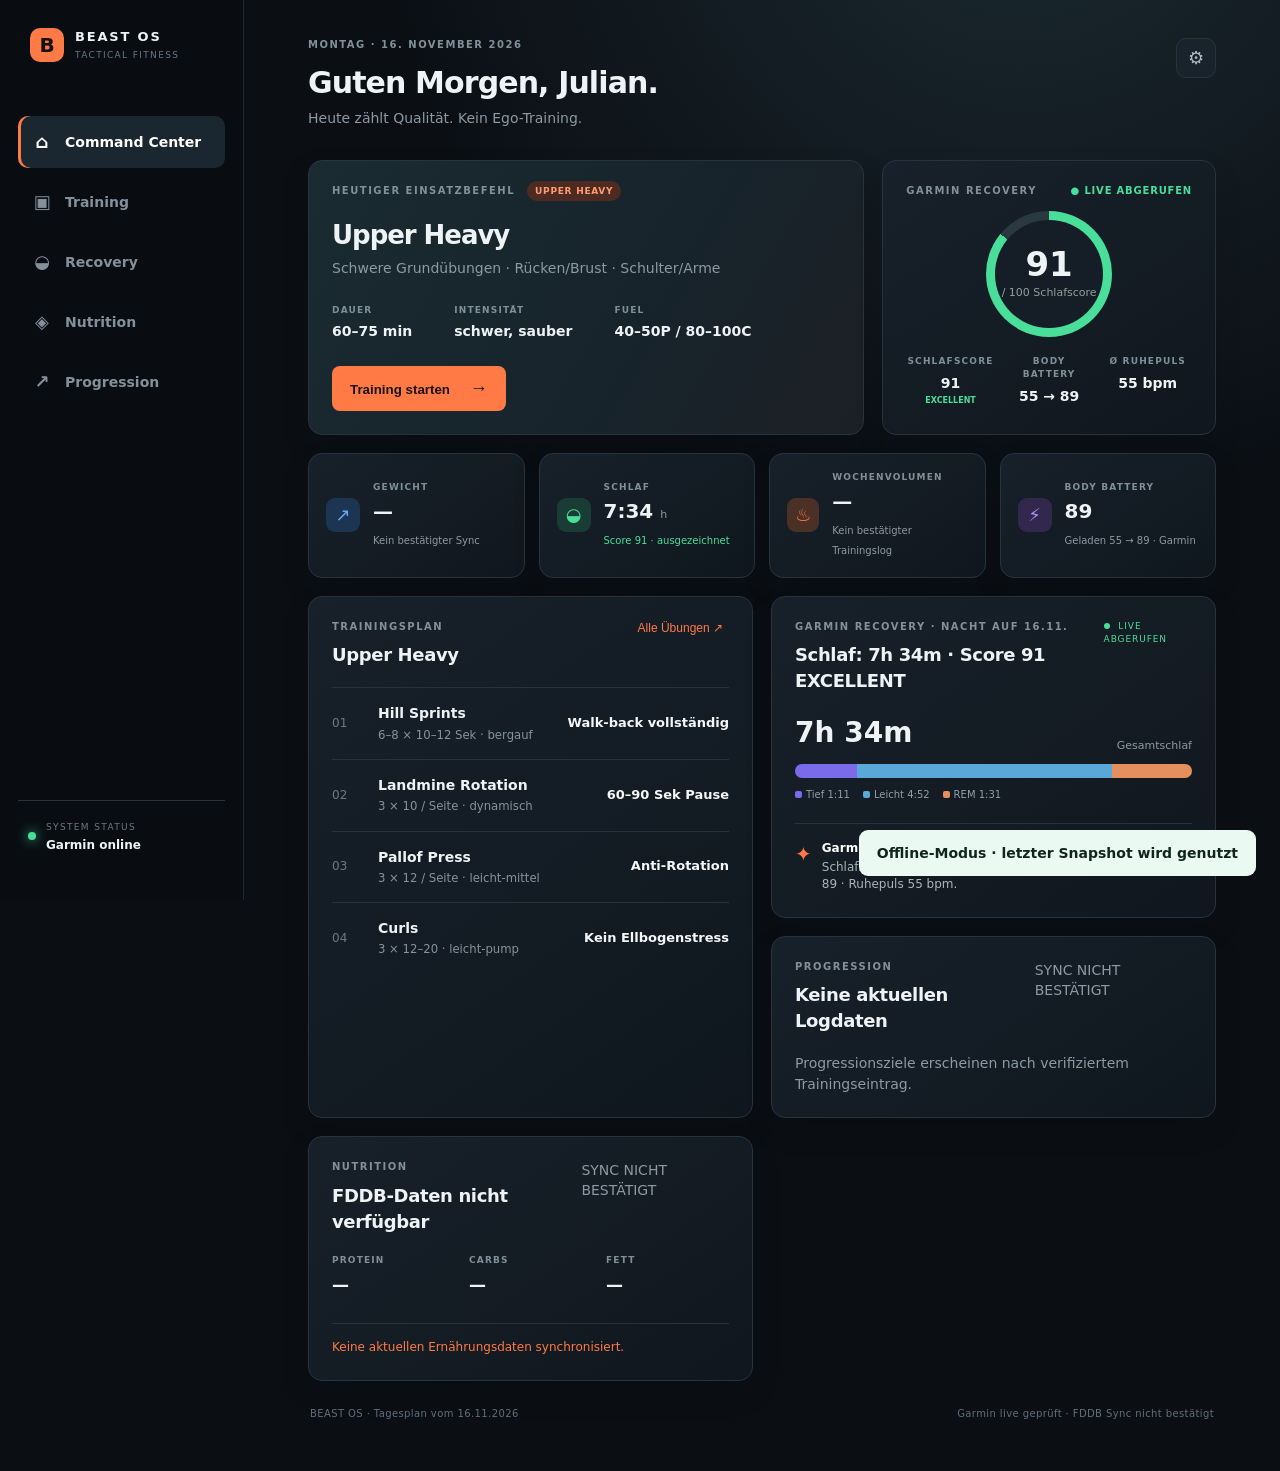
==== commit 96debc90: "fix(beast-os): publish verified Garmin recovery data" ====
--- a/beast-os/index.html
+++ b/beast-os/index.html
@@ -28,24 +28,24 @@
 
       <section class="hero-grid">
         <article class="mission-card card"><div class="card-label">HEUTIGER EINSATZBEFEHL <span class="pill orange">UPPER HEAVY</span></div><h2>Upper Heavy</h2><p class="muted">Schwere Grundübungen · Rücken/Brust · Schulter/Arme</p><div class="mission-meta"><div><span>DAUER</span><strong>60–75 min</strong></div><div><span>INTENSITÄT</span><strong>schwer, sauber</strong></div><div><span>FUEL</span><strong>40–50P / 80–100C</strong></div></div><button class="primary" onclick="startWorkout()">Training starten <span>→</span></button></article>
-        <article class="readiness card"><div class="card-label">READINESS <span class="status-good">● DATEN UNVOLLSTÄNDIG</span></div><div class="score-ring"><div><strong>—</strong><span>/ 100</span></div></div><div class="readiness-stats"><div><span>SCHLAF</span><strong>— <small>NICHT VERFÜGBAR</small></strong></div><div><span>BODY BATTERY</span><strong>—</strong></div><div><span>Ø RUHEPULS</span><strong>—</strong></div></div></article>
+        <article class="readiness card"><div class="card-label">GARMIN RECOVERY <span class="status-good">● LIVE ABGERUFEN</span></div><div class="score-ring"><div><strong>91</strong><span>/ 100 Schlafscore</span></div></div><div class="readiness-stats"><div><span>SCHLAFSCORE</span><strong>91 <small>EXCELLENT</small></strong></div><div><span>BODY BATTERY</span><strong>55 → 89</strong></div><div><span>Ø RUHEPULS</span><strong>55 bpm</strong></div></div></article>
       </section>
 
       <section class="metric-grid">
         <article class="metric card"><div class="metric-icon blue">↗</div><div><span>GEWICHT</span><strong>—</strong><em>Kein bestätigter Sync</em></div></article>
-        <article class="metric card"><div class="metric-icon green">◒</div><div><span>SCHLAF</span><strong>—</strong><em>Keine bestätigten Garmin-Daten</em></div></article>
+        <article class="metric card"><div class="metric-icon green">◒</div><div><span>SCHLAF</span><strong>7:34 <small>h</small></strong><em class="green-text">Score 91 · ausgezeichnet</em></div></article>
         <article class="metric card"><div class="metric-icon orange-bg">♨</div><div><span>WOCHENVOLUMEN</span><strong>—</strong><em>Kein bestätigter Trainingslog</em></div></article>
-        <article class="metric card"><div class="metric-icon purple">⚡</div><div><span>RECOVERY</span><strong>—</strong><em>Keine Readiness-Bewertung</em></div></article>
+        <article class="metric card"><div class="metric-icon purple">⚡</div><div><span>BODY BATTERY</span><strong>89</strong><em>Geladen 55 → 89 · Garmin</em></div></article>
       </section>
 
       <section class="content-grid">
         <article class="card training-card" id="training"><div class="section-head"><div><div class="card-label">TRAININGSPLAN</div><h3>Upper Heavy</h3></div><button class="text-btn" onclick="togglePlan()">Alle Übungen ↗</button></div><div class="exercise-list" id="exerciseList"></div></article>
-        <article class="card recovery-card" id="recovery"><div class="section-head"><div><div class="card-label">GARMIN RECOVERY</div><h3>Schlafdaten heute nicht verfügbar</h3></div><span class="live-badge"><i></i> SYNC NICHT BESTÄTIGT</span></div><div class="sleep-bar"><div class="sleep-total"><strong>—</strong><span>Gesamtschlaf</span></div><div class="bar"><i style="width:0%" class="deep"></i><i style="width:0%" class="light"></i><i style="width:0%" class="rem"></i></div><div class="legend"><span>Tief —</span><span>Leicht —</span><span>REM —</span></div></div><div class="coach-note"><span>✦</span><p><strong>Coach-Entscheid</strong>Keine verifizierten Garmin-Schlafwerte verfügbar. Readiness nicht bewertet.</p></div></article>
+        <article class="card recovery-card" id="recovery"><div class="section-head"><div><div class="card-label">GARMIN RECOVERY · NACHT AUF 16.11.</div><h3>Schlaf: 7h 34m · Score 91 EXCELLENT</h3></div><span class="live-badge"><i></i> LIVE ABGERUFEN</span></div><div class="sleep-bar"><div class="sleep-total"><strong>7h 34m</strong><span>Gesamtschlaf</span></div><div class="bar"><i style="width:15.6%" class="deep"></i><i style="width:64.3%" class="light"></i><i style="width:20%" class="rem"></i></div><div class="legend"><span><i class="deep"></i>Tief 1:11</span><span><i class="light"></i>Leicht 4:52</span><span><i class="rem"></i>REM 1:31</span></div></div><div class="coach-note"><span>✦</span><p><strong>Garmin Recovery · 16.11.2026</strong>Schlafstress Ø 12 · Schlaf-HF Ø 53 bpm · Body Battery 55 → 89 · Ruhepuls 55 bpm.</p></div></article>
         <article class="card progress-card" id="progress"><div class="section-head"><div><div class="card-label">PROGRESSION</div><h3>Keine aktuellen Logdaten</h3></div><span class="muted">SYNC NICHT BESTÄTIGT</span></div><p class="muted">Progressionsziele erscheinen nach verifiziertem Trainingseintrag.</p></article>
         <article class="card nutrition-card" id="nutrition"><div class="section-head"><div><div class="card-label">NUTRITION</div><h3>FDDB-Daten nicht verfügbar</h3></div><span class="muted">SYNC NICHT BESTÄTIGT</span></div><div class="macro-row"><div><span>PROTEIN</span><strong>—</strong></div><div><span>CARBS</span><strong>—</strong></div><div><span>FETT</span><strong>—</strong></div></div><div class="nutrition-tip">Keine aktuellen Ernährungsdaten synchronisiert.</div></article>
       </section>
 
-      <footer><span>BEAST OS · aktueller Tagesplan</span><span>Syncstatus: Garmin / FDDB nicht bestätigt</span></footer>
+      <footer><span>BEAST OS · Tagesplan vom 16.11.2026</span><span>Garmin live geprüft · FDDB Sync nicht bestätigt</span></footer>
     </main>
   </div>
   <div class="modal-backdrop" id="workoutModal" aria-hidden="true"><section class="modal logger-modal" role="dialog" aria-modal="true" aria-labelledby="modalTitle"><div class="logger-top"><button class="modal-close" onclick="closeWorkout()">⌄</button><div class="timer" id="workoutTimer">00:00:00</div><button class="finish-btn" onclick="saveWorkout()">→</button></div><input class="workout-note" placeholder="Deine Trainingsnotizen..." aria-label="Trainingsnotizen"><div class="logger-heading"><div><div class="card-label">LIVE TRAINING</div><h2 id="modalTitle">Upper Heavy</h2></div><span class="logger-status">● AKTIV</span></div><div id="logRows" class="log-rows"></div><button class="add-exercise" onclick="addExerciseCard()">＋ Übung</button></section></div>
